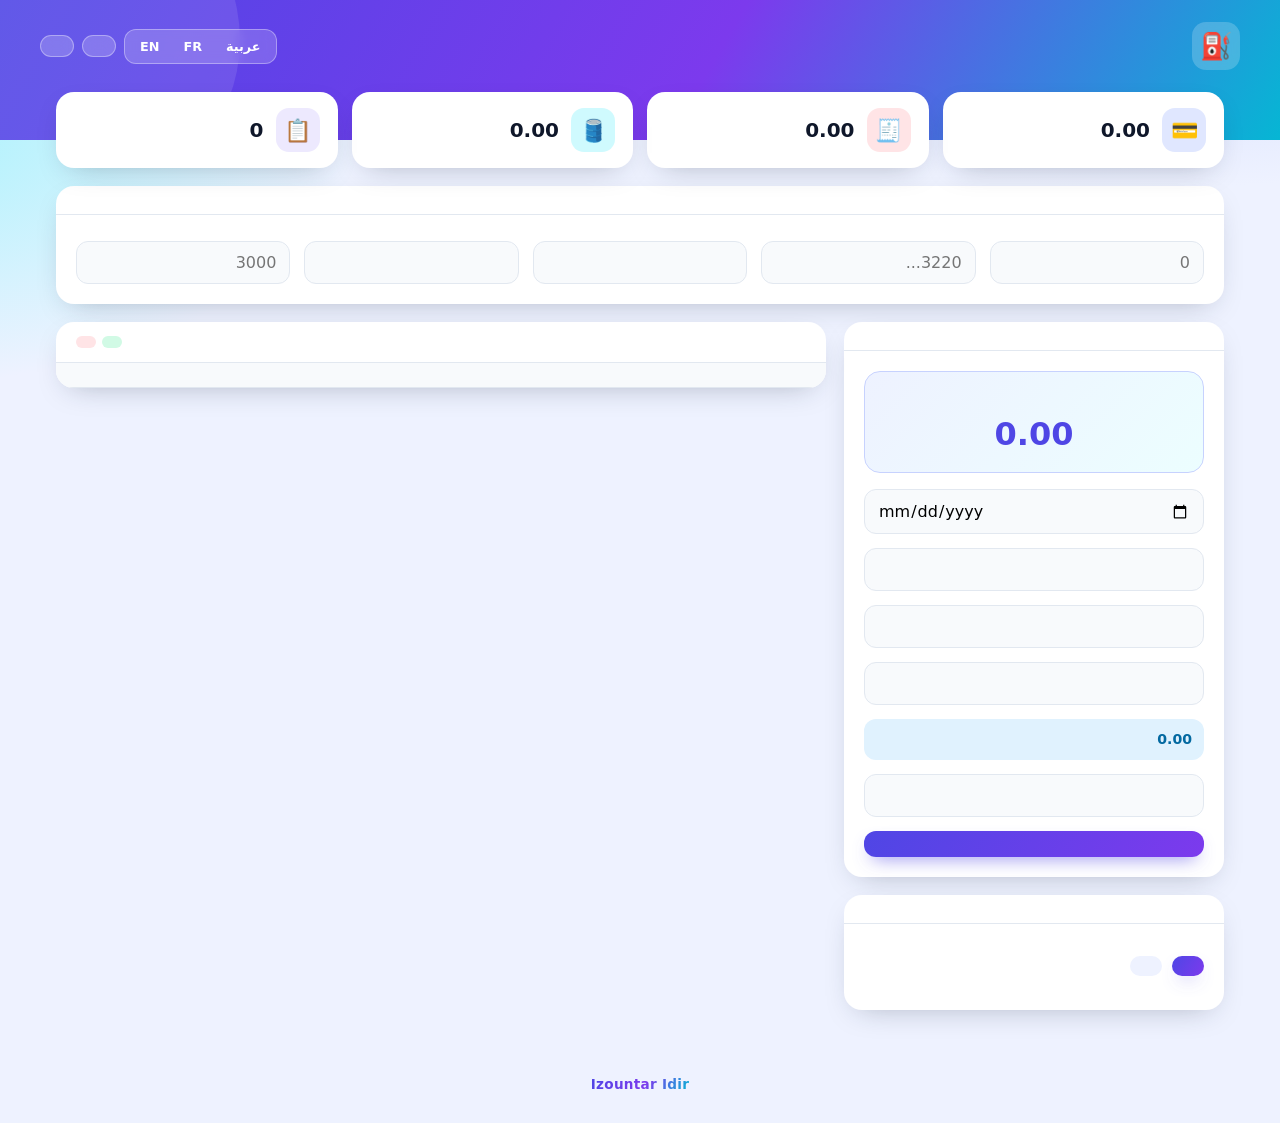
==== index.html @ 5d412955 "Add files via upload" ====
<!DOCTYPE html>
<html lang="ar" dir="rtl">
<head>
<meta charset="UTF-8">
<meta name="viewport" content="width=device-width, initial-scale=1.0, viewport-fit=cover">
<meta name="author" content="Izountar Idir">
<meta name="theme-color" content="#4f46e5">
<meta name="apple-mobile-web-app-capable" content="yes">
<meta name="apple-mobile-web-app-title" content="Carburant">
<link rel="manifest" href="manifest.webmanifest">
<link rel="icon" href="icons/icon.svg" type="image/svg+xml">
<link rel="apple-touch-icon" href="icons/icon-192.png">
<title>نظام متابعة بطاقة الوقود - ALSCIF</title>
<link rel="stylesheet" href="style.css">
</head>
<body>

<!-- ================== الواجهة ================== -->
<div class="hero">
  <div class="hero-in">
    <div class="brand">
      <div class="logo">⛽</div>
      <div><h1 data-i18n="app_title"></h1><p data-i18n="app_sub"></p></div>
    </div>
    <div class="actions">
      <div class="lang" id="langSw" role="group" aria-label="Language">
        <button type="button" data-l="ar" onclick="setLang('ar')">عربية</button>
        <button type="button" data-l="fr" onclick="setLang('fr')">FR</button>
        <button type="button" data-l="en" onclick="setLang('en')">EN</button>
      </div>
      <button class="btn-glass" onclick="exportExcel()" data-i18n="export_xlsx"></button>
      <button class="btn-glass" onclick="exportPDF()" data-i18n="export_pdf"></button>
    </div>
  </div>
</div>

<div class="wrap" id="app">

  <div class="alert-bar" id="lowBar">
    <div id="lowTxt"></div>
    <div style="display:flex;gap:8px;flex-wrap:wrap">
      <button class="btn-glass" onclick="document.getElementById('fCam').click()" data-i18n="cam_last"></button>
      <button class="btn-glass" onclick="openRecharge()" data-i18n="recharge_log"></button>
    </div>
  </div>

  <div class="stats">
    <div class="stat" id="stBalBox"><div class="ic ic1">💳</div><div><small data-i18n="st_balance"></small><b id="stBal">0.00</b></div></div>
    <div class="stat"><div class="ic ic2">🧾</div><div><small data-i18n="st_spent"></small><b id="stSpent">0.00</b></div></div>
    <div class="stat"><div class="ic ic3">🛢️</div><div><small data-i18n="st_liters"></small><b id="stLit">0.00</b></div></div>
    <div class="stat"><div class="ic ic4">📋</div><div><small data-i18n="st_count"></small><b id="stCnt">0</b></div></div>
  </div>

  <!-- بيانات البطاقة -->
  <div class="card">
    <div class="card-h"><span class="t" data-i18n="cfg_title"></span><small style="color:var(--muted);font-weight:500" data-i18n="cfg_auto"></small></div>
    <div class="card-b">
      <div class="cfg-grid">
        <div class="fg"><label data-i18n="cfg_initial"></label><input type="number" step="0.01" id="cfgInitial" placeholder="0" oninput="saveConfig()"></div>
        <div class="fg"><label data-i18n="cfg_card"></label><input type="text" id="cfgCard" placeholder="3220..." oninput="saveConfig()"></div>
        <div class="fg"><label data-i18n="cfg_type"></label><input type="text" id="cfgType" data-i18n-ph="ph_divers" oninput="saveConfig()"></div>
        <div class="fg"><label data-i18n="cfg_immat"></label><input type="text" id="cfgImmat" data-i18n-ph="ph_divers" oninput="saveConfig()"></div>
        <div class="fg"><label data-i18n="cfg_thr"></label><input type="number" step="1" id="cfgThr" placeholder="3000" oninput="saveConfig()"></div>
      </div>
    </div>
  </div>

  <div class="cols">
    <div>
      <!-- نموذج الإدخال -->
      <div class="card">
        <div class="card-h"><span class="t" id="formTitle"></span></div>
        <div class="card-b">
          <div class="balance">
            <small data-i18n="exp_bal"></small><br>
            <span class="v" id="expBal">0.00</span><br>
            <span class="pr" data-i18n="price_line"></span>
          </div>
          <form id="entryForm" onsubmit="handleSubmit(event)">
            <input type="hidden" id="editIndex" value="-1">
            <div class="fg"><label data-i18n="f_date"></label><input type="date" id="inpDate" required></div>
            <div class="fg"><label data-i18n="f_driver"></label><input type="text" id="inpDriver" required></div>
            <div class="fg"><label data-i18n="f_vehicle"></label><input type="text" id="inpVehicle" required data-i18n-ph="f_vehicle_ph"></div>
            <div class="fg"><label style="color:var(--bad)" data-i18n="f_amount"></label><input type="number" step="0.01" id="inpAmount" class="in-red" required oninput="calcLiters()"></div>
            <div class="calc"><span data-i18n="calc_l"></span> <strong class="ltr" id="calcLit">0.00</strong> <span data-i18n="liter"></span></div>
            <div class="fg"><label style="color:var(--ok)" data-i18n="f_ticket"></label><input type="number" step="0.01" id="inpTicket" class="in-green" required></div>
            <div style="display:flex;gap:10px">
              <button type="submit" id="saveBtn" class="btn-main btn-block"></button>
              <button type="button" id="cancelBtn" class="btn-red btn-block" style="display:none" onclick="cancelEdit()" data-i18n="btn_cancel"></button>
            </div>
          </form>
        </div>
      </div>

      <!-- صور الوصل -->
      <div class="card" id="photoCard">
        <div class="card-h"><span class="t" data-i18n="photo_title"></span><small style="color:var(--muted);font-weight:500" id="phCount"></small></div>
        <div class="card-b">
          <p class="hint" data-i18n-html="photo_hint"></p>
          <div class="photo-actions">
            <button class="btn-main" onclick="document.getElementById('fCam').click()" data-i18n="photo_cam"></button>
            <button class="btn-soft" onclick="document.getElementById('fGal').click()" data-i18n="photo_gal"></button>
          </div>
          <input type="file" id="fCam" accept="image/*" capture="environment" hidden onchange="addPhotos(this)">
          <input type="file" id="fGal" accept="image/*" multiple hidden onchange="addPhotos(this)">
          <div class="photos" id="photos"></div>
        </div>
      </div>
    </div>

    <!-- السجل -->
    <div>
      <div class="card">
        <div class="card-h"><span class="t" data-i18n="log_title"></span><div style="display:flex;gap:6px"><button class="btn-green btn-sm" onclick="openRecharge()" data-i18n="btn_recharge"></button><button class="btn-red btn-sm" onclick="clearData()" data-i18n="btn_clear"></button></div></div>
        <div class="tw">
          <table class="t">
            <thead><tr><th data-i18n="th_date"></th><th data-i18n="th_driver"></th><th data-i18n="th_vehicle"></th><th data-i18n="th_amount"></th><th data-i18n="th_qty"></th><th data-i18n="th_ticket"></th><th data-i18n="th_status"></th><th data-i18n="th_actions"></th></tr></thead>
            <tbody id="tbody"></tbody>
          </table>
        </div>
      </div>
    </div>
  </div>
</div>

<footer class="credit"><span data-i18n="credit"></span> <b>Izountar Idir</b></footer>

<!-- إنذار -->
<div class="overlay" id="alertModal">
  <div class="modal">
    <div class="modal-h" data-i18n="alert_title"></div>
    <div class="modal-b" id="alertText"></div>
    <div class="modal-a">
      <button class="btn-soft" onclick="cancelTx()" data-i18n="btn_cancel_tx"></button>
      <button class="btn-red" onclick="forceSave()" data-i18n="btn_force"></button>
    </div>
  </div>
</div>

<!-- شحن البطاقة -->
<div class="overlay" id="rcModal">
  <div class="modal">
    <div class="modal-h" style="background:linear-gradient(120deg,#059669,#06b6d4)" data-i18n="rc_title"></div>
    <div class="modal-b" style="text-align:start">
      <div class="fg"><label data-i18n="rc_date"></label><input type="date" id="rcDate"></div>
      <div class="fg" style="margin:0"><label data-i18n="rc_amount"></label><input type="number" step="0.01" id="rcAmount" class="in-green" placeholder="0"></div>
      <p class="hint" style="margin-top:10px" data-i18n="rc_hint"></p>
    </div>
    <div class="modal-a">
      <button class="btn-soft" onclick="closeRecharge()" data-i18n="btn_cancel"></button>
      <button class="btn-main" onclick="saveRecharge()" data-i18n="btn_rc_save"></button>
    </div>
  </div>
</div>

<!-- تكبير صورة -->
<div class="overlay" id="lightbox" onclick="this.style.display='none'"><img id="lbImg" alt=""></div>
<div class="toast" id="toast"></div>

<!-- ================== منطقة الطباعة / PDF ================== -->
<div id="print-area">
  <table class="ph-head">
    <tr>
      <td style="width:20%;font-size:16px;font-weight:bold;color:#555">ALSCIF</td>
      <td style="width:60%">
        <div class="cn">Société Algérienne de Stimulation, Cimentation et Fracturation de puits pétroliers</div>
        <div class="cs">Société par actions au capital de 1 250 000 000 DA</div>
        <div class="cn">(100% Filiale ENSP Spa)</div>
      </td>
      <td style="width:20%;text-align:left;font-size:10px">Code : ERSMI-51/10-a<br>Date : 17 Juin 2026</td>
    </tr>
    <tr><td colspan="3" class="dt">Fiche de suivi de consommation carte carburant véhicules et engins</td></tr>
  </table>
  <div class="pm"><div>Direction Approvisionnement &amp; Logistique</div><div>HMD, le <span id="pDate">...........................</span></div></div>
  <div class="pi">
    Type d'Engin ou véhicule : <span id="pType">Divers</span><br>
    Immatriculation ou Numéro de série : <span id="pImmat">Divers</span><br>
    N° de la carte de chargement carburant : <span id="pCard">......................</span>
  </div>
  <table class="pt">
    <thead>
      <tr><th rowspan="2" style="width:5%">N°</th><th rowspan="2" style="width:12%">Date</th><th rowspan="2" style="width:20%">Nom et prénom</th><th rowspan="2" style="width:18%">Véhicule / Immat.</th><th colspan="2">Montant ou quantités</th><th rowspan="2" style="width:20%">Signature de l'utilisateur</th></tr>
      <tr><th style="width:12.5%">Montant</th><th style="width:12.5%">Quantités</th></tr>
    </thead>
    <tbody id="pBody"></tbody>
  </table>
  <div class="psig"><div>Visa de l'utilisateur de véhicule/engin/équipement</div><div>Visa département du concerné</div><div>Chef de Service Magasin</div></div>
  <div class="pft"><div>ALSCIF / ALGER Direction Générale...</div><div style="font-weight:bold;font-size:10px">TUV AUSTRIA</div></div>

  <!-- الصفحة الثانية: صور الوصل -->
  <div class="photo-page" id="pPhotos" style="display:none"></div>
</div>

<script src="i18n.js"></script>
<script src="app.js"></script>
</body>
</html>
---- style.css ----
:root{
  --p1:#4f46e5; --p2:#7c3aed; --p3:#06b6d4;
  --ink:#0f172a; --muted:#64748b; --line:#e2e8f0;
  --bg:#eef2ff; --card:#ffffff;
  --ok:#059669; --ok-bg:#d1fae5;
  --bad:#e11d48; --bad-bg:#ffe4e6;
  --warn:#d97706; --warn-bg:#fef3c7;
  --info-bg:#e0f2fe; --info:#0369a1;
  --radius:18px;
}
*{box-sizing:border-box;margin:0;padding:0;font-family:system-ui,-apple-system,"Segoe UI",Tahoma,Roboto,sans-serif}
html,body{overflow-x:hidden}
body{background:radial-gradient(1200px 500px at 90% -10%,#c7d2fe 0,transparent 60%),radial-gradient(900px 500px at -10% 10%,#a5f3fc 0,transparent 55%),var(--bg);color:var(--ink);line-height:1.5;min-height:100vh;-webkit-font-smoothing:antialiased}

/* ===== Header ===== */
.hero{background:linear-gradient(120deg,var(--p1),var(--p2) 55%,var(--p3));color:#fff;padding:22px 20px 70px;position:relative;overflow:hidden}
.hero::after{content:"";position:absolute;width:320px;height:320px;border-radius:50%;background:rgba(255,255,255,.1);top:-120px;left:-80px}
.hero-in{max-width:1200px;margin:0 auto;display:flex;justify-content:space-between;align-items:center;gap:14px;flex-wrap:wrap;position:relative;z-index:1}
.brand{display:flex;align-items:center;gap:12px}
.logo{width:48px;height:48px;border-radius:14px;background:rgba(255,255,255,.2);display:grid;place-items:center;font-size:26px;backdrop-filter:blur(6px)}
.brand h1{font-size:1.3rem;font-weight:800}
.brand p{font-size:.8rem;opacity:.85}
.actions{display:flex;gap:8px;flex-wrap:wrap}

button{border:none;border-radius:12px;padding:10px 16px;font-weight:700;cursor:pointer;font-size:.9rem;transition:transform .15s,box-shadow .15s,opacity .15s;display:inline-flex;align-items:center;gap:6px}
button:hover{transform:translateY(-1px)}
button:active{transform:translateY(0)}
.btn-glass{background:rgba(255,255,255,.2);color:#fff;backdrop-filter:blur(6px);border:1px solid rgba(255,255,255,.35)}
.btn-glass:hover{background:rgba(255,255,255,.32)}
.btn-main{background:linear-gradient(120deg,var(--p1),var(--p2));color:#fff;box-shadow:0 8px 18px -8px rgba(79,70,229,.8)}
.btn-soft{background:#eef2ff;color:var(--p1)}
.btn-red{background:var(--bad-bg);color:var(--bad)}
.btn-amber{background:var(--warn-bg);color:var(--warn)}
.btn-green{background:var(--ok-bg);color:var(--ok)}
.btn-block{width:100%;justify-content:center;padding:13px;font-size:1rem}
.btn-sm{padding:6px 10px;font-size:.75rem;border-radius:9px}

.wrap{max-width:1200px;margin:-48px auto 40px;padding:0 16px;position:relative;z-index:2}

/* ===== Stats ===== */
.stats{display:grid;grid-template-columns:repeat(auto-fit,minmax(170px,1fr));gap:14px;margin-bottom:18px}
.stat{background:var(--card);border-radius:var(--radius);padding:16px 18px;box-shadow:0 10px 30px -14px rgba(30,41,59,.35);display:flex;gap:12px;align-items:center}
.stat .ic{width:44px;height:44px;border-radius:13px;display:grid;place-items:center;font-size:22px;flex:none}
.stat small{color:var(--muted);font-size:.75rem;display:block}
.stat b{font-size:1.25rem;direction:ltr;display:inline-block}
.ic1{background:#e0e7ff}.ic2{background:var(--bad-bg)}.ic3{background:#cffafe}.ic4{background:#ede9fe}

/* ===== Language switch ===== */
.lang{display:inline-flex;background:rgba(255,255,255,.18);border:1px solid rgba(255,255,255,.35);border-radius:12px;padding:3px;backdrop-filter:blur(6px)}
.lang button{background:transparent;color:#fff;padding:6px 12px;border-radius:9px;font-size:.8rem}
.lang button.on{background:#fff;color:var(--p1)}
.actions{align-items:center}

/* ===== Credit ===== */
.credit{text-align:center;color:var(--muted);font-size:.85rem;padding:6px 16px 28px}
.credit b{background:linear-gradient(120deg,var(--p1),var(--p2) 55%,var(--p3));-webkit-background-clip:text;background-clip:text;color:transparent;font-weight:800;letter-spacing:.02em}
@media print{.credit{display:none!important}}

/* ===== Cards ===== */
.card{background:var(--card);border-radius:var(--radius);box-shadow:0 10px 30px -14px rgba(30,41,59,.35);margin-bottom:18px;overflow:hidden}
.card-h{padding:14px 20px;display:flex;justify-content:space-between;align-items:center;font-weight:800;border-bottom:1px solid var(--line);gap:10px}
.card-h .t{display:flex;align-items:center;gap:8px}
.card-b{padding:20px}
.cols{display:grid;gap:18px;grid-template-columns:minmax(0,1fr)}
.cols>div{min-width:0}
@media(min-width:1024px){.cols{grid-template-columns:380px minmax(0,1fr)}}

label{display:block;font-size:.8rem;font-weight:700;margin-bottom:6px;color:#475569}
.fg{margin-bottom:14px}
input[type=text],input[type=number],input[type=date]{width:100%;padding:11px 13px;border:1.5px solid var(--line);border-radius:12px;font-size:1rem;background:#f8fafc;transition:border-color .2s,box-shadow .2s}
input:focus{border-color:var(--p1);outline:none;box-shadow:0 0 0 4px rgba(79,70,229,.15);background:#fff}
.in-red{background:#fff1f2;border-color:#fda4af;font-weight:700}
.in-green{background:#ecfdf5;border-color:#6ee7b7;font-weight:700}
.cfg-grid{display:grid;grid-template-columns:repeat(auto-fit,minmax(210px,1fr));gap:14px}
.cfg-grid .fg{margin:0}

.balance{background:linear-gradient(135deg,#eef2ff,#ecfeff);border:1px solid #c7d2fe;border-radius:16px;padding:14px;text-align:center;margin-bottom:16px}
.balance small{color:var(--muted)}
.balance .v{font-size:2rem;font-weight:800;color:var(--p1);direction:ltr;display:inline-block}
.balance .pr{font-weight:700;font-size:.85rem;color:var(--info)}
.calc{background:var(--info-bg);color:var(--info);border-radius:12px;padding:10px 12px;font-size:.88rem;margin-bottom:14px}

/* ===== Table ===== */
.tw{overflow-x:auto}
table.t{width:100%;border-collapse:collapse;text-align:start}
table.t th,table.t td{padding:12px 14px;border-bottom:1px solid var(--line);white-space:nowrap}
table.t th{background:#f8fafc;font-size:.75rem;color:var(--muted);text-transform:uppercase;letter-spacing:.03em}
table.t tbody tr:hover{background:#f8faff}
.ltr{direction:ltr;display:inline-block}
.badge{padding:4px 10px;border-radius:999px;font-size:.72rem;font-weight:800}
.b-ok{background:var(--ok-bg);color:var(--ok)}
.b-bad{background:var(--bad-bg);color:var(--bad)}
.b-chg{background:#cffafe;color:#0e7490}
.b-rech{background:#dcfce7;color:#15803d}
tr.rech td{background:#f0fdf4}
.alert-bar{display:none;background:linear-gradient(120deg,#e11d48,#f97316);color:#fff;border-radius:var(--radius);padding:14px 18px;margin-bottom:18px;box-shadow:0 10px 30px -14px rgba(225,29,72,.7);align-items:center;justify-content:space-between;gap:12px;flex-wrap:wrap;font-weight:700}
.alert-bar.show{display:flex}
.alert-bar.empty{background:linear-gradient(120deg,#9f1239,#e11d48)}
.empty{text-align:center;color:var(--muted);padding:34px 10px}

/* ===== Photos ===== */
.photo-actions{display:flex;gap:10px;flex-wrap:wrap;margin-bottom:14px}
.photos{display:grid;grid-template-columns:repeat(auto-fill,minmax(150px,1fr));gap:12px}
.ph{border:1px solid var(--line);border-radius:14px;overflow:hidden;background:#f8fafc}
.ph img{width:100%;height:130px;object-fit:cover;display:block;cursor:zoom-in}
.ph .cap{padding:8px 10px;font-size:.75rem;display:flex;justify-content:space-between;align-items:center;gap:6px}
.hint{font-size:.8rem;color:var(--muted);margin-bottom:12px}

/* ===== Modal / toast ===== */
.overlay{position:fixed;inset:0;background:rgba(15,23,42,.6);backdrop-filter:blur(3px);display:none;justify-content:center;align-items:center;z-index:1000;padding:16px}
.modal{background:#fff;width:100%;max-width:420px;border-radius:20px;overflow:hidden;box-shadow:0 30px 60px -20px rgba(0,0,0,.5)}
.modal-h{background:linear-gradient(120deg,#e11d48,#f97316);color:#fff;padding:16px;font-weight:800;text-align:center}
.modal-b{padding:20px;text-align:center;line-height:1.9}
.modal-a{padding:14px;display:flex;gap:10px;justify-content:center;background:#f8fafc}
.toast{position:fixed;bottom:22px;left:50%;transform:translateX(-50%) translateY(30px);background:#0f172a;color:#fff;padding:12px 20px;border-radius:14px;opacity:0;transition:.3s;z-index:2000;font-weight:600;pointer-events:none;max-width:90%;text-align:center}
.toast.show{opacity:1;transform:translateX(-50%) translateY(0)}
#lightbox img{max-width:95%;max-height:90vh;border-radius:12px}

/* ===== Print area ===== */
#print-area{display:none}

@media print{
  @page{size:A4 portrait;margin:12mm}
  html,body{background:#fff!important}
  .hero,.wrap,.overlay,.toast{display:none!important}
  #print-area{display:block;direction:ltr;color:#000;font-family:Arial,Helvetica,sans-serif;font-size:12px}
  *{-webkit-print-color-adjust:exact;print-color-adjust:exact}
  .ph-head{width:100%;border-collapse:collapse;margin-bottom:14px;text-align:center}
  .ph-head td{border:1px solid #000;padding:8px}
  .cn{font-weight:bold;font-size:13px}.cs{font-size:10px}
  .dt{background:#eee;font-weight:bold;font-size:14px}
  .pm{display:flex;justify-content:space-between;margin-bottom:14px;font-weight:bold}
  .pi{margin-bottom:14px;line-height:1.8;font-weight:bold}
  .pi span{font-weight:normal;border-bottom:1px dotted #000;padding:0 4px}
  .pt{width:100%;border-collapse:collapse;margin-bottom:26px;font-size:11px}
  .pt th,.pt td{border:1px solid #000;padding:5px;text-align:center;height:8.2mm}
  .pt th{background:#f1f1f1;height:auto}
  .pt thead{display:table-header-group}
  .pt tr{page-break-inside:avoid}
  .psig{display:flex;justify-content:space-between;font-weight:bold;padding:0 6px;margin-top:24px;font-size:11px}
  .pft{margin-top:36px;font-size:8px;display:flex;justify-content:space-between;color:#444}
  .photo-page{page-break-before:always}
  .photo-page h2{font-size:15px;margin-bottom:4px}
  .photo-page .sub{font-size:11px;color:#444;margin-bottom:14px;border-bottom:2px solid #000;padding-bottom:8px}
  .photo-item{margin-bottom:14px;page-break-inside:avoid;text-align:center}
  .photo-item img{max-width:100%;max-height:118mm;border:1px solid #000}
  .photo-item .pc{font-size:10px;margin-top:4px;text-align:left}
}
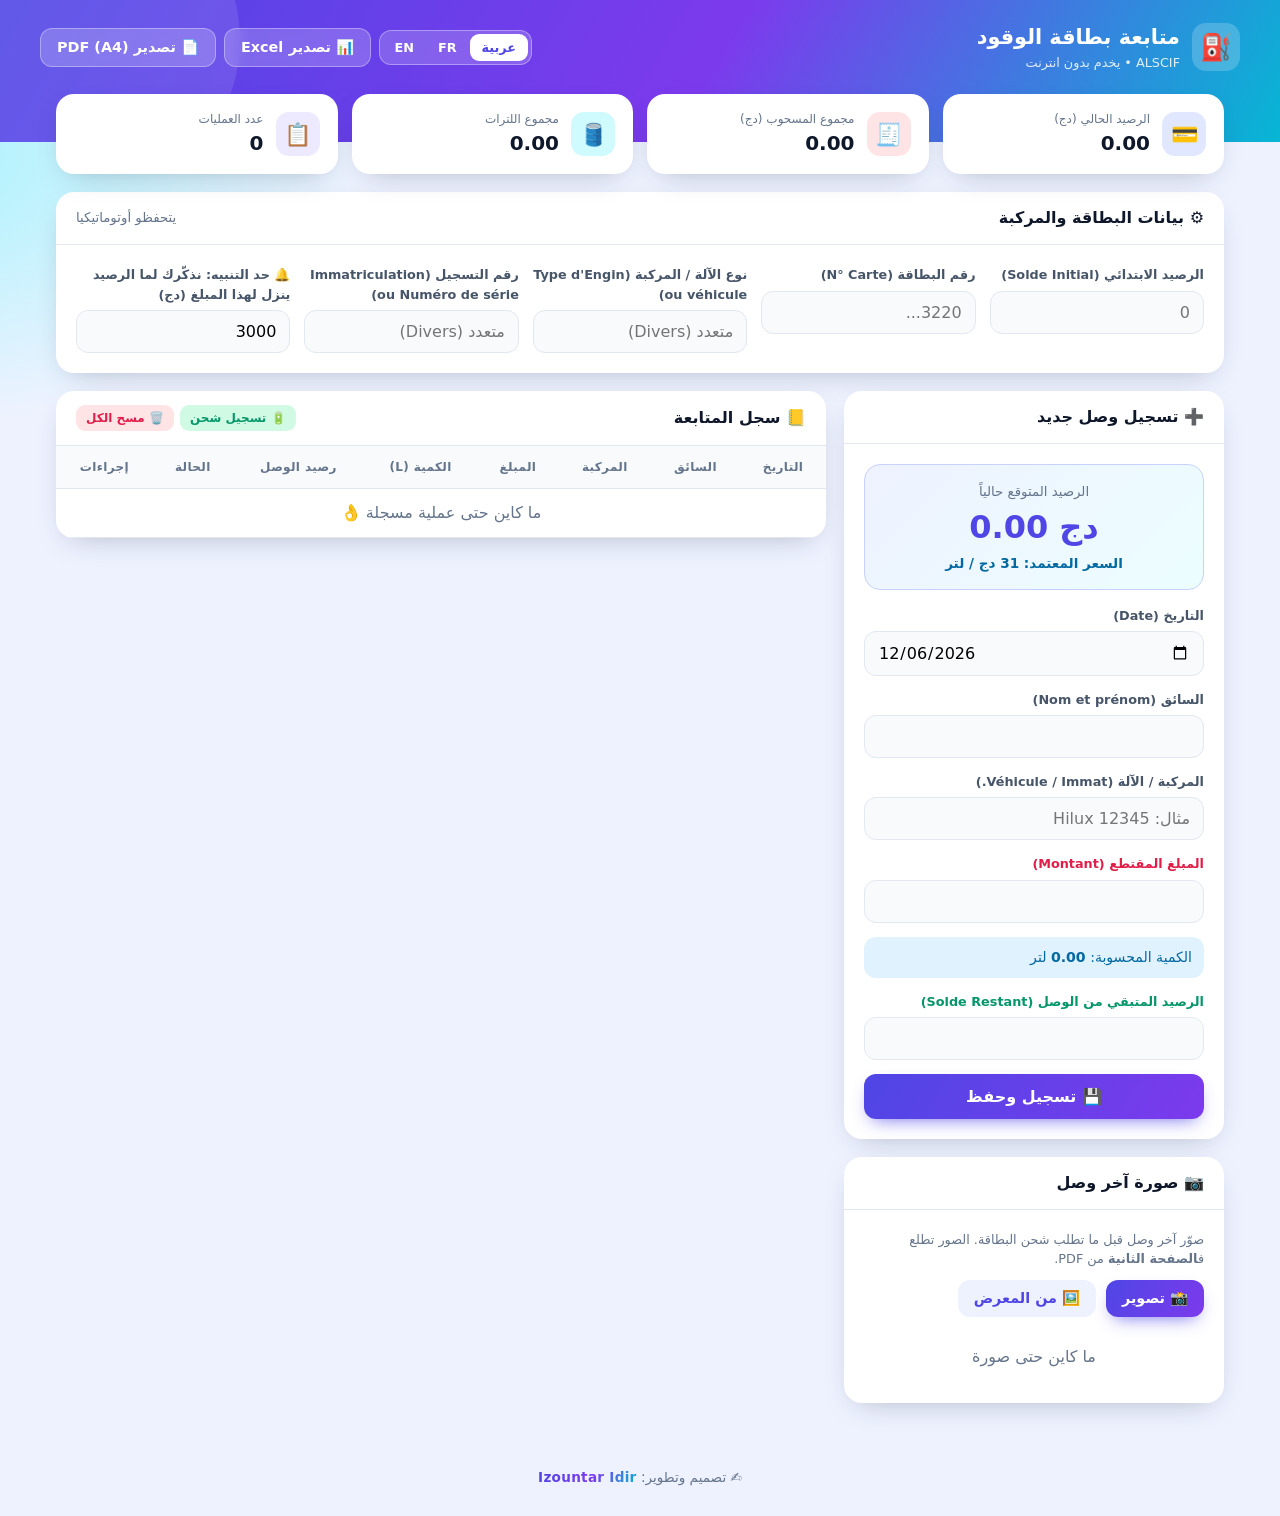
==== commit b8e4dda8: "Add files via upload" ====
--- a/index.html
+++ b/index.html
@@ -7,11 +7,158 @@
 <meta name="theme-color" content="#4f46e5">
 <meta name="apple-mobile-web-app-capable" content="yes">
 <meta name="apple-mobile-web-app-title" content="Carburant">
-<link rel="manifest" href="manifest.webmanifest">
-<link rel="icon" href="icons/icon.svg" type="image/svg+xml">
-<link rel="apple-touch-icon" href="icons/icon-192.png">
 <title>نظام متابعة بطاقة الوقود - ALSCIF</title>
-<link rel="stylesheet" href="style.css">
+<style>
+:root{
+  --p1:#4f46e5; --p2:#7c3aed; --p3:#06b6d4;
+  --ink:#0f172a; --muted:#64748b; --line:#e2e8f0;
+  --bg:#eef2ff; --card:#ffffff;
+  --ok:#059669; --ok-bg:#d1fae5;
+  --bad:#e11d48; --bad-bg:#ffe4e6;
+  --warn:#d97706; --warn-bg:#fef3c7;
+  --info-bg:#e0f2fe; --info:#0369a1;
+  --radius:18px;
+}
+*{box-sizing:border-box;margin:0;padding:0;font-family:system-ui,-apple-system,"Segoe UI",Tahoma,Roboto,sans-serif}
+html,body{overflow-x:hidden}
+body{background:radial-gradient(1200px 500px at 90% -10%,#c7d2fe 0,transparent 60%),radial-gradient(900px 500px at -10% 10%,#a5f3fc 0,transparent 55%),var(--bg);color:var(--ink);line-height:1.5;min-height:100vh;-webkit-font-smoothing:antialiased}
+
+/* ===== Header ===== */
+.hero{background:linear-gradient(120deg,var(--p1),var(--p2) 55%,var(--p3));color:#fff;padding:22px 20px 70px;position:relative;overflow:hidden}
+.hero::after{content:"";position:absolute;width:320px;height:320px;border-radius:50%;background:rgba(255,255,255,.1);top:-120px;left:-80px}
+.hero-in{max-width:1200px;margin:0 auto;display:flex;justify-content:space-between;align-items:center;gap:14px;flex-wrap:wrap;position:relative;z-index:1}
+.brand{display:flex;align-items:center;gap:12px}
+.logo{width:48px;height:48px;border-radius:14px;background:rgba(255,255,255,.2);display:grid;place-items:center;font-size:26px;backdrop-filter:blur(6px)}
+.brand h1{font-size:1.3rem;font-weight:800}
+.brand p{font-size:.8rem;opacity:.85}
+.actions{display:flex;gap:8px;flex-wrap:wrap}
+
+button{border:none;border-radius:12px;padding:10px 16px;font-weight:700;cursor:pointer;font-size:.9rem;transition:transform .15s,box-shadow .15s,opacity .15s;display:inline-flex;align-items:center;gap:6px}
+button:hover{transform:translateY(-1px)}
+button:active{transform:translateY(0)}
+.btn-glass{background:rgba(255,255,255,.2);color:#fff;backdrop-filter:blur(6px);border:1px solid rgba(255,255,255,.35)}
+.btn-glass:hover{background:rgba(255,255,255,.32)}
+.btn-main{background:linear-gradient(120deg,var(--p1),var(--p2));color:#fff;box-shadow:0 8px 18px -8px rgba(79,70,229,.8)}
+.btn-soft{background:#eef2ff;color:var(--p1)}
+.btn-red{background:var(--bad-bg);color:var(--bad)}
+.btn-amber{background:var(--warn-bg);color:var(--warn)}
+.btn-green{background:var(--ok-bg);color:var(--ok)}
+.btn-block{width:100%;justify-content:center;padding:13px;font-size:1rem}
+.btn-sm{padding:6px 10px;font-size:.75rem;border-radius:9px}
+
+.wrap{max-width:1200px;margin:-48px auto 40px;padding:0 16px;position:relative;z-index:2}
+
+/* ===== Stats ===== */
+.stats{display:grid;grid-template-columns:repeat(auto-fit,minmax(170px,1fr));gap:14px;margin-bottom:18px}
+.stat{background:var(--card);border-radius:var(--radius);padding:16px 18px;box-shadow:0 10px 30px -14px rgba(30,41,59,.35);display:flex;gap:12px;align-items:center}
+.stat .ic{width:44px;height:44px;border-radius:13px;display:grid;place-items:center;font-size:22px;flex:none}
+.stat small{color:var(--muted);font-size:.75rem;display:block}
+.stat b{font-size:1.25rem;direction:ltr;display:inline-block}
+.ic1{background:#e0e7ff}.ic2{background:var(--bad-bg)}.ic3{background:#cffafe}.ic4{background:#ede9fe}
+
+/* ===== Language switch ===== */
+.lang{display:inline-flex;background:rgba(255,255,255,.18);border:1px solid rgba(255,255,255,.35);border-radius:12px;padding:3px;backdrop-filter:blur(6px)}
+.lang button{background:transparent;color:#fff;padding:6px 12px;border-radius:9px;font-size:.8rem}
+.lang button.on{background:#fff;color:var(--p1)}
+.actions{align-items:center}
+
+/* ===== Credit ===== */
+.credit{text-align:center;color:var(--muted);font-size:.85rem;padding:6px 16px 28px}
+.credit b{background:linear-gradient(120deg,var(--p1),var(--p2) 55%,var(--p3));-webkit-background-clip:text;background-clip:text;color:transparent;font-weight:800;letter-spacing:.02em}
+@media print{.credit{display:none!important}}
+
+/* ===== Cards ===== */
+.card{background:var(--card);border-radius:var(--radius);box-shadow:0 10px 30px -14px rgba(30,41,59,.35);margin-bottom:18px;overflow:hidden}
+.card-h{padding:14px 20px;display:flex;justify-content:space-between;align-items:center;font-weight:800;border-bottom:1px solid var(--line);gap:10px}
+.card-h .t{display:flex;align-items:center;gap:8px}
+.card-b{padding:20px}
+.cols{display:grid;gap:18px;grid-template-columns:minmax(0,1fr)}
+.cols>div{min-width:0}
+@media(min-width:1024px){.cols{grid-template-columns:380px minmax(0,1fr)}}
+
+label{display:block;font-size:.8rem;font-weight:700;margin-bottom:6px;color:#475569}
+.fg{margin-bottom:14px}
+input[type=text],input[type=number],input[type=date]{width:100%;padding:11px 13px;border:1.5px solid var(--line);border-radius:12px;font-size:1rem;background:#f8fafc;transition:border-color .2s,box-shadow .2s}
+input:focus{border-color:var(--p1);outline:none;box-shadow:0 0 0 4px rgba(79,70,229,.15);background:#fff}
+.in-red{background:#fff1f2;border-color:#fda4af;font-weight:700}
+.in-green{background:#ecfdf5;border-color:#6ee7b7;font-weight:700}
+.cfg-grid{display:grid;grid-template-columns:repeat(auto-fit,minmax(210px,1fr));gap:14px}
+.cfg-grid .fg{margin:0}
+
+.balance{background:linear-gradient(135deg,#eef2ff,#ecfeff);border:1px solid #c7d2fe;border-radius:16px;padding:14px;text-align:center;margin-bottom:16px}
+.balance small{color:var(--muted)}
+.balance .v{font-size:2rem;font-weight:800;color:var(--p1);direction:ltr;display:inline-block}
+.balance .pr{font-weight:700;font-size:.85rem;color:var(--info)}
+.calc{background:var(--info-bg);color:var(--info);border-radius:12px;padding:10px 12px;font-size:.88rem;margin-bottom:14px}
+
+/* ===== Table ===== */
+.tw{overflow-x:auto}
+table.t{width:100%;border-collapse:collapse;text-align:start}
+table.t th,table.t td{padding:12px 14px;border-bottom:1px solid var(--line);white-space:nowrap}
+table.t th{background:#f8fafc;font-size:.75rem;color:var(--muted);text-transform:uppercase;letter-spacing:.03em}
+table.t tbody tr:hover{background:#f8faff}
+.ltr{direction:ltr;display:inline-block}
+.badge{padding:4px 10px;border-radius:999px;font-size:.72rem;font-weight:800}
+.b-ok{background:var(--ok-bg);color:var(--ok)}
+.b-bad{background:var(--bad-bg);color:var(--bad)}
+.b-chg{background:#cffafe;color:#0e7490}
+.b-rech{background:#dcfce7;color:#15803d}
+tr.rech td{background:#f0fdf4}
+.alert-bar{display:none;background:linear-gradient(120deg,#e11d48,#f97316);color:#fff;border-radius:var(--radius);padding:14px 18px;margin-bottom:18px;box-shadow:0 10px 30px -14px rgba(225,29,72,.7);align-items:center;justify-content:space-between;gap:12px;flex-wrap:wrap;font-weight:700}
+.alert-bar.show{display:flex}
+.alert-bar.empty{background:linear-gradient(120deg,#9f1239,#e11d48)}
+.empty{text-align:center;color:var(--muted);padding:34px 10px}
+
+/* ===== Photos ===== */
+.photo-actions{display:flex;gap:10px;flex-wrap:wrap;margin-bottom:14px}
+.photos{display:grid;grid-template-columns:repeat(auto-fill,minmax(150px,1fr));gap:12px}
+.ph{border:1px solid var(--line);border-radius:14px;overflow:hidden;background:#f8fafc}
+.ph img{width:100%;height:130px;object-fit:cover;display:block;cursor:zoom-in}
+.ph .cap{padding:8px 10px;font-size:.75rem;display:flex;justify-content:space-between;align-items:center;gap:6px}
+.hint{font-size:.8rem;color:var(--muted);margin-bottom:12px}
+
+/* ===== Modal / toast ===== */
+.overlay{position:fixed;inset:0;background:rgba(15,23,42,.6);backdrop-filter:blur(3px);display:none;justify-content:center;align-items:center;z-index:1000;padding:16px}
+.modal{background:#fff;width:100%;max-width:420px;border-radius:20px;overflow:hidden;box-shadow:0 30px 60px -20px rgba(0,0,0,.5)}
+.modal-h{background:linear-gradient(120deg,#e11d48,#f97316);color:#fff;padding:16px;font-weight:800;text-align:center}
+.modal-b{padding:20px;text-align:center;line-height:1.9}
+.modal-a{padding:14px;display:flex;gap:10px;justify-content:center;background:#f8fafc}
+.toast{position:fixed;bottom:22px;left:50%;transform:translateX(-50%) translateY(30px);background:#0f172a;color:#fff;padding:12px 20px;border-radius:14px;opacity:0;transition:.3s;z-index:2000;font-weight:600;pointer-events:none;max-width:90%;text-align:center}
+.toast.show{opacity:1;transform:translateX(-50%) translateY(0)}
+#lightbox img{max-width:95%;max-height:90vh;border-radius:12px}
+
+/* ===== Print area ===== */
+#print-area{display:none}
+
+@media print{
+  @page{size:A4 portrait;margin:12mm}
+  html,body{background:#fff!important}
+  .hero,.wrap,.overlay,.toast{display:none!important}
+  #print-area{display:block;direction:ltr;color:#000;font-family:Arial,Helvetica,sans-serif;font-size:12px}
+  *{-webkit-print-color-adjust:exact;print-color-adjust:exact}
+  .ph-head{width:100%;border-collapse:collapse;margin-bottom:14px;text-align:center}
+  .ph-head td{border:1px solid #000;padding:8px}
+  .cn{font-weight:bold;font-size:13px}.cs{font-size:10px}
+  .dt{background:#eee;font-weight:bold;font-size:14px}
+  .pm{display:flex;justify-content:space-between;margin-bottom:14px;font-weight:bold}
+  .pi{margin-bottom:14px;line-height:1.8;font-weight:bold}
+  .pi span{font-weight:normal;border-bottom:1px dotted #000;padding:0 4px}
+  .pt{width:100%;border-collapse:collapse;margin-bottom:26px;font-size:11px}
+  .pt th,.pt td{border:1px solid #000;padding:5px;text-align:center;height:8.2mm}
+  .pt th{background:#f1f1f1;height:auto}
+  .pt thead{display:table-header-group}
+  .pt tr{page-break-inside:avoid}
+  .psig{display:flex;justify-content:space-between;font-weight:bold;padding:0 6px;margin-top:24px;font-size:11px}
+  .pft{margin-top:36px;font-size:8px;display:flex;justify-content:space-between;color:#444}
+  .photo-page{page-break-before:always}
+  .photo-page h2{font-size:15px;margin-bottom:4px}
+  .photo-page .sub{font-size:11px;color:#444;margin-bottom:14px;border-bottom:2px solid #000;padding-bottom:8px}
+  .photo-item{margin-bottom:14px;page-break-inside:avoid;text-align:center}
+  .photo-item img{max-width:100%;max-height:118mm;border:1px solid #000}
+  .photo-item .pc{font-size:10px;margin-top:4px;text-align:left}
+}
+
+</style>
 </head>
 <body>
 
@@ -191,7 +338,478 @@
   <div class="photo-page" id="pPhotos" style="display:none"></div>
 </div>
 
-<script src="i18n.js"></script>
-<script src="app.js"></script>
+<script>
+/* ===== الترجمة: العربية / Français / English ===== */
+const I18N = {
+  ar: {
+    credit: '✍️ تصميم وتطوير:',
+    app_title: 'متابعة بطاقة الوقود', app_sub: 'ALSCIF • يخدم بدون انترنت',
+    export_xlsx: '📊 تصدير Excel', export_pdf: '📄 تصدير PDF (A4)',
+    cam_last: '📸 صوّر آخر وصل', recharge_log: '🔋 سجّل الشحن',
+    st_balance: 'الرصيد الحالي (دج)', st_spent: 'مجموع المسحوب (دج)', st_liters: 'مجموع اللترات', st_count: 'عدد العمليات',
+    cfg_title: '⚙️ بيانات البطاقة والمركبة', cfg_auto: 'يتحفظو أوتوماتيكيا',
+    cfg_initial: 'الرصيد الابتدائي (Solde Initial)', cfg_card: 'رقم البطاقة (N° Carte)',
+    cfg_type: "نوع الآلة / المركبة (Type d'Engin ou véhicule)", cfg_immat: 'رقم التسجيل (Immatriculation ou Numéro de série)',
+    cfg_thr: '🔔 حد التنبيه: نذكّرك لما الرصيد ينزل لهذا المبلغ (دج)',
+    ph_divers: 'متعدد (Divers)',
+    new_tx: '➕ تسجيل وصل جديد', edit_tx: n => `✏️ تعديل العملية رقم ${n}`,
+    exp_bal: 'الرصيد المتوقع حالياً', price_line: 'السعر المعتمد: 31 دج / لتر',
+    f_date: 'التاريخ (Date)', f_driver: 'السائق (Nom et prénom)', f_vehicle: 'المركبة / الآلة (Véhicule / Immat.)', f_vehicle_ph: 'مثال: Hilux 12345',
+    f_amount: 'المبلغ المقتطع (Montant)', calc_l: 'الكمية المحسوبة:', liter: 'لتر', f_ticket: 'الرصيد المتبقي من الوصل (Solde Restant)',
+    btn_save: '💾 تسجيل وحفظ', btn_update: '💾 تحديث', btn_cancel: 'إلغاء',
+    photo_title: '📷 صورة آخر وصل',
+    photo_hint: 'صوّر آخر وصل قبل ما تطلب شحن البطاقة. الصور تطلع ف<b>الصفحة الثانية</b> من PDF.',
+    photo_cam: '📸 تصوير', photo_gal: '🖼️ من المعرض', photo_none: 'ما كاين حتى صورة', photos_n: n => `${n} صورة`,
+    log_title: '📒 سجل المتابعة', btn_recharge: '🔋 تسجيل شحن', btn_clear: '🗑️ مسح الكل',
+    th_date: 'التاريخ', th_driver: 'السائق', th_vehicle: 'المركبة', th_amount: 'المبلغ', th_qty: 'الكمية (L)', th_ticket: 'رصيد الوصل', th_status: 'الحالة', th_actions: 'إجراءات',
+    empty_log: 'ما كاين حتى عملية مسجلة 👌',
+    st_ok: 'سليم', st_short: n => `نقص ${n}`, st_charge: n => `شحن +${n}`, recharge_row: '🔋 شحن البطاقة', st_recharge: 'شحن',
+    btn_edit: 'تعديل', btn_del: 'حذف',
+    alert_title: '⚠️ إنذار: نقص ف رصيد البطاقة!', alert_exp: 'الرصيد المتوقع:', alert_tk: 'الرصيد ف الوصل:', alert_short: 'قيمة النقص:',
+    btn_cancel_tx: 'إلغاء التسجيل', btn_force: 'تجاهل وحفظ',
+    rc_title: '🔋 تسجيل شحن البطاقة (من الإدارة)', rc_date: 'تاريخ الشحن', rc_amount: 'المبلغ اللي شحنتو الإدارة (دج)',
+    rc_hint: 'الشحن تديرو الإدارة. لما تشحن، دخل المبلغ هنا: الرصيد الجديد = الرصيد الحالي + مبلغ الشحن، وتتبدا دورة جديدة.',
+    btn_rc_save: '💾 حفظ الشحن',
+    cur: 'دج',
+    low_empty: '🚨 البطاقة فرغت! صوّر آخر وصل وبلّغ الإدارة باش تشحنها، وبعد الشحن سجّل المبلغ.',
+    low_near: (b, l) => `⚠️ البطاقة قريب تفرغ: باقي ${b} دج (≈ ${l} لتر). صوّر آخر وصل وبلّغ الإدارة باش تشحنها، وبعد الشحن سجّل المبلغ.`,
+    toast_mem: '⚠️ الذاكرة عامرة، امسح بعض الصور', toast_img: 'تعذر قراءة الصورة', toast_nodata: 'ما كاين بيانات للتصدير',
+    toast_rc_amount: 'دخل مبلغ الشحن', toast_rc_ok: '🔋 تم تسجيل الشحن', toast_saved: '✅ تم الحفظ',
+    toast_low: '🔔 تذكير: البطاقة قريب تفرغ، صوّر آخر وصل وبلّغ الإدارة للشحن',
+    toast_bigger: n => `💡 رصيد الوصل أكبر بـ ${n} دج (شحن)`,
+    confirm_del: 'متأكد تحذف هذه العملية؟', confirm_clear: 'متأكد تمسح كامل السجل؟ ما تقدرش ترجع.', confirm_photo: 'حذف هذه الصورة؟'
+  },
+  fr: {
+    credit: '✍️ Conçu et développé par',
+    app_title: 'Suivi carte carburant', app_sub: 'ALSCIF • Fonctionne hors ligne',
+    export_xlsx: '📊 Exporter Excel', export_pdf: '📄 Exporter PDF (A4)',
+    cam_last: '📸 Photo du dernier reçu', recharge_log: '🔋 Enregistrer le rechargement',
+    st_balance: 'Solde actuel (DA)', st_spent: 'Total consommé (DA)', st_liters: 'Total litres', st_count: 'Opérations',
+    cfg_title: '⚙️ Carte et véhicule', cfg_auto: 'Enregistré automatiquement',
+    cfg_initial: 'Solde initial', cfg_card: 'N° de la carte',
+    cfg_type: "Type d'engin ou véhicule", cfg_immat: 'Immatriculation ou numéro de série',
+    cfg_thr: "🔔 Seuil d'alerte : prévenir quand le solde descend à (DA)",
+    ph_divers: 'Divers',
+    new_tx: '➕ Nouveau reçu', edit_tx: n => `✏️ Modifier l'opération n° ${n}`,
+    exp_bal: 'Solde attendu actuellement', price_line: 'Prix retenu : 31 DA / litre',
+    f_date: 'Date', f_driver: 'Nom et prénom', f_vehicle: 'Véhicule / Immat.', f_vehicle_ph: 'Ex. : Hilux 12345',
+    f_amount: 'Montant prélevé', calc_l: 'Quantité calculée :', liter: 'L', f_ticket: 'Solde restant sur le reçu',
+    btn_save: '💾 Enregistrer', btn_update: '💾 Mettre à jour', btn_cancel: 'Annuler',
+    photo_title: '📷 Photo du dernier reçu',
+    photo_hint: 'Photographiez le dernier reçu avant la demande de rechargement. Les photos apparaissent en <b>page 2</b> du PDF.',
+    photo_cam: '📸 Prendre une photo', photo_gal: '🖼️ Galerie', photo_none: 'Aucune photo', photos_n: n => `${n} photo(s)`,
+    log_title: '📒 Journal de suivi', btn_recharge: '🔋 Rechargement', btn_clear: '🗑️ Tout effacer',
+    th_date: 'Date', th_driver: 'Chauffeur', th_vehicle: 'Véhicule', th_amount: 'Montant', th_qty: 'Qté (L)', th_ticket: 'Solde reçu', th_status: 'Statut', th_actions: 'Actions',
+    empty_log: 'Aucune opération enregistrée 👌',
+    st_ok: 'OK', st_short: n => `Manque ${n}`, st_charge: n => `Recharge +${n}`, recharge_row: '🔋 Rechargement de la carte', st_recharge: 'Recharge',
+    btn_edit: 'Modifier', btn_del: 'Suppr.',
+    alert_title: '⚠️ Alerte : solde de la carte insuffisant !', alert_exp: 'Solde attendu :', alert_tk: 'Solde sur le reçu :', alert_short: 'Montant manquant :',
+    btn_cancel_tx: "Annuler l'enregistrement", btn_force: 'Ignorer et enregistrer',
+    rc_title: "🔋 Rechargement de la carte (par l'administration)", rc_date: 'Date du rechargement', rc_amount: "Montant rechargé par l'administration (DA)",
+    rc_hint: "Le rechargement est effectué par l'administration. Une fois fait, saisissez le montant ici : nouveau solde = solde actuel + montant, et un nouveau cycle commence.",
+    btn_rc_save: '💾 Enregistrer le rechargement',
+    cur: 'DA',
+    low_empty: "🚨 La carte est vide ! Photographiez le dernier reçu et prévenez l'administration pour la recharger, puis enregistrez le montant.",
+    low_near: (b, l) => `⚠️ La carte est presque vide : il reste ${b} DA (≈ ${l} L). Photographiez le dernier reçu et prévenez l'administration pour la recharger, puis enregistrez le montant.`,
+    toast_mem: '⚠️ Mémoire pleine, supprimez des photos', toast_img: "Impossible de lire l'image", toast_nodata: 'Aucune donnée à exporter',
+    toast_rc_amount: 'Saisissez le montant du rechargement', toast_rc_ok: '🔋 Rechargement enregistré', toast_saved: '✅ Enregistré',
+    toast_low: "🔔 Rappel : carte presque vide, photographiez le dernier reçu et prévenez l'administration",
+    toast_bigger: n => `💡 Le solde du reçu dépasse l'attendu de ${n} DA (rechargement)`,
+    confirm_del: 'Supprimer cette opération ?', confirm_clear: 'Effacer tout le journal ? Action irréversible.', confirm_photo: 'Supprimer cette photo ?'
+  },
+  en: {
+    credit: '✍️ Designed & developed by',
+    app_title: 'Fuel card tracker', app_sub: 'ALSCIF • Works offline',
+    export_xlsx: '📊 Export Excel', export_pdf: '📄 Export PDF (A4)',
+    cam_last: '📸 Photo of last receipt', recharge_log: '🔋 Record recharge',
+    st_balance: 'Current balance (DZD)', st_spent: 'Total spent (DZD)', st_liters: 'Total litres', st_count: 'Transactions',
+    cfg_title: '⚙️ Card & vehicle', cfg_auto: 'Saved automatically',
+    cfg_initial: 'Initial balance', cfg_card: 'Card number',
+    cfg_type: 'Machine / vehicle type', cfg_immat: 'Registration or serial number',
+    cfg_thr: '🔔 Alert threshold: remind me when balance drops to (DZD)',
+    ph_divers: 'Various',
+    new_tx: '➕ New receipt', edit_tx: n => `✏️ Edit transaction #${n}`,
+    exp_bal: 'Expected balance now', price_line: 'Approved price: 31 DZD / litre',
+    f_date: 'Date', f_driver: 'Driver name', f_vehicle: 'Vehicle / Reg.', f_vehicle_ph: 'e.g. Hilux 12345',
+    f_amount: 'Amount deducted', calc_l: 'Calculated quantity:', liter: 'L', f_ticket: 'Remaining balance on receipt',
+    btn_save: '💾 Save', btn_update: '💾 Update', btn_cancel: 'Cancel',
+    photo_title: '📷 Last receipt photo',
+    photo_hint: 'Photograph the last receipt before requesting a recharge. Photos appear on <b>page 2</b> of the PDF.',
+    photo_cam: '📸 Take photo', photo_gal: '🖼️ Gallery', photo_none: 'No photos yet', photos_n: n => `${n} photo(s)`,
+    log_title: '📒 Tracking log', btn_recharge: '🔋 Recharge', btn_clear: '🗑️ Clear all',
+    th_date: 'Date', th_driver: 'Driver', th_vehicle: 'Vehicle', th_amount: 'Amount', th_qty: 'Qty (L)', th_ticket: 'Receipt bal.', th_status: 'Status', th_actions: 'Actions',
+    empty_log: 'No transactions recorded 👌',
+    st_ok: 'OK', st_short: n => `Short ${n}`, st_charge: n => `Recharge +${n}`, recharge_row: '🔋 Card recharge', st_recharge: 'Recharge',
+    btn_edit: 'Edit', btn_del: 'Delete',
+    alert_title: '⚠️ Alert: card balance shortfall!', alert_exp: 'Expected balance:', alert_tk: 'Balance on receipt:', alert_short: 'Shortfall:',
+    btn_cancel_tx: 'Cancel entry', btn_force: 'Ignore & save',
+    rc_title: '🔋 Record card recharge (by administration)', rc_date: 'Recharge date', rc_amount: 'Amount recharged by administration (DZD)',
+    rc_hint: 'Recharging is done by administration. Once done, enter the amount here: new balance = current balance + amount, and a new cycle begins.',
+    btn_rc_save: '💾 Save recharge',
+    cur: 'DZD',
+    low_empty: '🚨 The card is empty! Photograph the last receipt and notify administration to recharge it, then record the amount.',
+    low_near: (b, l) => `⚠️ The card is almost empty: ${b} DZD left (≈ ${l} L). Photograph the last receipt and notify administration to recharge it, then record the amount.`,
+    toast_mem: '⚠️ Storage full, delete some photos', toast_img: 'Could not read the image', toast_nodata: 'No data to export',
+    toast_rc_amount: 'Enter the recharge amount', toast_rc_ok: '🔋 Recharge recorded', toast_saved: '✅ Saved',
+    toast_low: '🔔 Reminder: card almost empty, photograph the last receipt and notify administration',
+    toast_bigger: n => `💡 Receipt balance is ${n} DZD above expected (recharge)`,
+    confirm_del: 'Delete this transaction?', confirm_clear: 'Clear the whole log? This cannot be undone.', confirm_photo: 'Delete this photo?'
+  }
+};
+
+let LANG = 'ar';
+try { const l = localStorage.getItem('alscif_lang'); if (l && I18N[l]) LANG = l; } catch (e) {}
+const t = (k, ...a) => { const v = I18N[LANG][k] ?? I18N.ar[k] ?? k; return typeof v === 'function' ? v(...a) : v; };
+
+const PRICE = 31;
+const K_CFG='alscif_config', K_TX='alscif_data', K_PH='alscif_photos';
+
+function load(k,d){ try{ const v=JSON.parse(localStorage.getItem(k)); return v ?? d; }catch(e){ return d; } }
+let config = Object.assign({initial:0,card:'',type:'',immat:'',threshold:3000}, load(K_CFG,{}));
+// توافق مع النسخة القديمة
+if(config.enginType && !config.type) config.type = config.enginType;
+let tx = load(K_TX,[]);
+let photos = load(K_PH,[]);
+let pending = null;
+
+const $ = id => document.getElementById(id);
+const esc = s => String(s ?? '').replace(/[&<>"']/g,c=>({'&':'&amp;','<':'&lt;','>':'&gt;','"':'&quot;',"'":'&#39;'}[c]));
+const r2 = n => Math.round((n+Number.EPSILON)*100)/100;
+const fmt = n => r2(n).toLocaleString('en-US',{minimumFractionDigits:2,maximumFractionDigits:2});
+const fd = d => { if(!d) return ''; const p=d.split('-'); return p.length===3 ? `${p[2]}/${p[1]}/${p[0]}` : d; };
+
+function toast(msg){ const t=$('toast'); t.textContent=msg; t.classList.add('show'); clearTimeout(toast._t); toast._t=setTimeout(()=>t.classList.remove('show'),2600); }
+function persist(k,v){ try{ localStorage.setItem(k,JSON.stringify(v)); return true; }catch(e){ toast(t('toast_mem')); return false; } }
+
+/* ===== اللغة ===== */
+function updateFormLabels(){
+  const i=parseInt($('editIndex').value);
+  $('formTitle').textContent = i>-1 ? t('edit_tx',i+1) : t('new_tx');
+  $('saveBtn').textContent = i>-1 ? t('btn_update') : t('btn_save');
+}
+function applyLang(){
+  document.documentElement.lang = LANG;
+  document.documentElement.dir = LANG==='ar' ? 'rtl' : 'ltr';
+  document.querySelectorAll('[data-i18n]').forEach(e=>{ e.textContent=t(e.dataset.i18n); });
+  document.querySelectorAll('[data-i18n-html]').forEach(e=>{ e.innerHTML=t(e.dataset.i18nHtml); });
+  document.querySelectorAll('[data-i18n-ph]').forEach(e=>{ e.placeholder=t(e.dataset.i18nPh); });
+  document.title = t('app_title')+' - ALSCIF';
+  document.querySelectorAll('#langSw button').forEach(b=>b.classList.toggle('on',b.dataset.l===LANG));
+  updateFormLabels();
+}
+function setLang(l){
+  if(!I18N[l]) return;
+  LANG=l; try{ localStorage.setItem('alscif_lang',l); }catch(e){}
+  applyLang(); render(); renderPhotos();
+}
+
+window.onload = () => {
+  applyLang();
+  $('inpDate').valueAsDate = new Date();
+  $('cfgInitial').value = config.initial || '';
+  $('cfgCard').value = config.card || '';
+  $('cfgType').value = config.type || '';
+  $('cfgImmat').value = config.immat || '';
+  $('cfgThr').value = config.threshold ?? '';
+  recalc(); render(); renderPhotos();
+};
+
+/* ===== الإعدادات ===== */
+function saveConfig(){
+  config = {
+    initial: parseFloat($('cfgInitial').value)||0,
+    card: $('cfgCard').value,
+    type: $('cfgType').value,
+    immat: $('cfgImmat').value,
+    threshold: parseFloat($('cfgThr').value)||0
+  };
+  persist(K_CFG,config);
+  recalc(); render();
+}
+
+/* ===== الحسابات ===== */
+function calcLiters(){
+  const a=parseFloat($('inpAmount').value);
+  $('calcLit').textContent = a>0 ? (a/PRICE).toFixed(2) : '0.00';
+}
+// الرصيد قبل العملية i = رصيد وصل العملية السابقة (أو الابتدائي)
+function balanceBefore(i){ return i<=0 ? config.initial : tx[i-1].ticketBalance; }
+function currentBalance(){ return tx.length ? tx[tx.length-1].ticketBalance : config.initial; }
+
+function recalc(){
+  let run = config.initial;
+  tx.forEach(t=>{
+    if(t.type==='recharge'){
+      run = r2(run + t.amount);
+      t.ticketBalance = run; t.expectedBalance = run; t.status = 'recharge'; t.diff = 0;
+      return;
+    }
+    const exp = r2(run - t.amount);
+    t.expectedBalance = exp;
+    const diff = r2(exp - t.ticketBalance);
+    t.status = diff>0 ? 'short' : (diff<0 ? 'charge' : 'ok');
+    t.diff = diff;
+    run = t.ticketBalance;
+  });
+  persist(K_TX,tx);
+}
+
+/* ===== العرض ===== */
+function render(){
+  const fuelTx = tx.filter(t=>t.type!=='recharge');
+  const spent = fuelTx.reduce((s,t)=>s+t.amount,0);
+  const lit = fuelTx.reduce((s,t)=>s+t.qty,0);
+  $('expBal').textContent = fmt(currentBalance())+' '+t('cur');
+  $('stBal').textContent = fmt(currentBalance());
+  $('stSpent').textContent = fmt(spent);
+  $('stLit').textContent = fmt(lit);
+  $('stCnt').textContent = fuelTx.length;
+
+  // تنبيه قرب فراغ البطاقة
+  const bal = currentBalance(), th = config.threshold||0, bar = $('lowBar');
+  bar.classList.remove('show','empty');
+  if(config.initial>0 || tx.length){
+    if(bal<=0){
+      bar.classList.add('show','empty');
+      $('lowTxt').textContent = t('low_empty');
+    } else if(th>0 && bal<=th){
+      bar.classList.add('show');
+      $('lowTxt').textContent = t('low_near',fmt(bal),fmt(bal/PRICE));
+    }
+  }
+
+  const tb = $('tbody'); tb.innerHTML='';
+  if(!tx.length){ tb.innerHTML=`<tr><td colspan="8" class="empty">${t('empty_log')}</td></tr>`; }
+  for(let i=tx.length-1;i>=0;i--){
+    const x=tx[i];
+    if(x.type==='recharge'){
+      const trr=document.createElement('tr'); trr.className='rech';
+      trr.innerHTML=`<td><span class="ltr">${fd(x.date)}</span></td><td colspan="2" style="font-weight:800;color:#15803d">${t('recharge_row')}</td><td><span class="ltr" style="color:#15803d;font-weight:700">+${fmt(x.amount)}</span></td><td>—</td><td><span class="ltr" style="font-weight:700">${fmt(x.ticketBalance)}</span></td><td><span class="badge b-rech">${t('st_recharge')}</span></td><td><button class="btn-red btn-sm" onclick="delTx(${i})">${t('btn_del')}</button></td>`;
+      tb.appendChild(trr); continue;
+    }
+    const st = x.status==='short' ? `<span class="badge b-bad">${t('st_short',fmt(x.diff))}</span>`
+             : x.status==='charge' ? `<span class="badge b-chg">${t('st_charge',fmt(-x.diff))}</span>`
+             : `<span class="badge b-ok">${t('st_ok')}</span>`;
+    const tr=document.createElement('tr');
+    tr.innerHTML=`
+      <td><span class="ltr">${fd(x.date)}</span></td>
+      <td>${esc(x.driver)}</td>
+      <td style="font-weight:700;color:var(--p1)">${esc(x.vehicle)}</td>
+      <td><span class="ltr" style="color:var(--bad);font-weight:700">-${fmt(x.amount)}</span></td>
+      <td><span class="ltr">${x.qty.toFixed(2)}</span></td>
+      <td><span class="ltr" style="font-weight:700">${fmt(x.ticketBalance)}</span></td>
+      <td>${st}</td>
+      <td><button class="btn-amber btn-sm" onclick="editTx(${i})">${t('btn_edit')}</button> <button class="btn-red btn-sm" onclick="delTx(${i})">${t('btn_del')}</button></td>`;
+    tb.appendChild(tr);
+  }
+  buildPrint();
+}
+
+function isLow(){ return (config.threshold||0)>0 && (tx.length>0 || config.initial>0) && currentBalance() <= config.threshold; }
+
+function buildPrint(){
+  $('pType').textContent = config.type || 'Divers';
+  $('pImmat').textContent = config.immat || 'Divers';
+  $('pCard').textContent = config.card || '......................';
+  const n=new Date();
+  $('pDate').textContent = `${String(n.getDate()).padStart(2,'0')}/${String(n.getMonth()+1).padStart(2,'0')}/${n.getFullYear()}`;
+  const pb=$('pBody'); pb.innerHTML='';
+  const fuelP = tx.filter(t=>t.type!=='recharge');
+  const rows=Math.max(15,fuelP.length);
+  for(let i=0;i<rows;i++){
+    const t=fuelP[i];
+    pb.insertAdjacentHTML('beforeend', t
+      ? `<tr><td>${i+1}</td><td>${fd(t.date)}</td><td>${esc(t.driver)}</td><td>${esc(t.vehicle)}</td><td>${fmt(t.amount)}</td><td>${t.qty.toFixed(2)}</td><td></td></tr>`
+      : `<tr><td>${i+1}</td><td></td><td></td><td></td><td></td><td></td><td></td></tr>`);
+  }
+  const pp=$('pPhotos');
+  if(photos.length){
+    pp.style.display='block';
+    pp.innerHTML=`<h2>Annexe — Justificatif du dernier reçu</h2>
+      <div class="sub">Reçu(s) avant demande de rechargement de la carte N° ${esc(config.card||'..........')} — ${esc(config.type||'Divers')} / ${esc(config.immat||'Divers')}</div>`+
+      photos.map(p=>`<div class="photo-item"><img src="${p.data}" alt=""><div class="pc">${fd(p.date)}${p.time?' — '+esc(p.time):''}</div></div>`).join('');
+  } else { pp.style.display='none'; pp.innerHTML=''; }
+}
+
+/* ===== تسجيل / تعديل ===== */
+function handleSubmit(e){
+  e.preventDefault();
+  const idx=parseInt($('editIndex').value);
+  const amount=parseFloat($('inpAmount').value);
+  const ticket=parseFloat($('inpTicket').value);
+  const before = balanceBefore(idx>-1?idx:tx.length);
+  const exp = r2(before-amount);
+  pending={
+    id: idx>-1 ? tx[idx].id : Date.now(),
+    date:$('inpDate').value,
+    driver:$('inpDriver').value.trim(),
+    vehicle:$('inpVehicle').value.trim(),
+    amount, qty:r2(amount/PRICE), ticketBalance:ticket
+  };
+  const diff=r2(exp-ticket);
+  if(diff>0){
+    $('alertText').innerHTML=`
+      <div>${t('alert_exp')} <b class="ltr">${fmt(exp)} ${t('cur')}</b></div>
+      <div>${t('alert_tk')} <b class="ltr">${fmt(ticket)} ${t('cur')}</b></div>
+      <div style="font-size:1.15rem;color:var(--bad);margin-top:6px">${t('alert_short')} <b class="ltr">${fmt(diff)} ${t('cur')}</b></div>`;
+    $('alertModal').style.display='flex';
+  } else {
+    if(diff<0) toast(t('toast_bigger',fmt(-diff)));
+    commit();
+  }
+}
+function cancelTx(){ pending=null; $('alertModal').style.display='none'; }
+function forceSave(){ $('alertModal').style.display='none'; commit(); }
+function commit(){
+  if(!pending) return;
+  const idx=parseInt($('editIndex').value);
+  if(idx>-1) tx[idx]=pending; else tx.push(pending);
+  pending=null;
+  recalc(); cancelEdit();
+  toast(isLow() ? t('toast_low') : t('toast_saved'));
+}
+function editTx(i){
+  const t=tx[i];
+  $('editIndex').value=i;
+  $('inpDate').value=t.date; $('inpDriver').value=t.driver; $('inpVehicle').value=t.vehicle;
+  $('inpAmount').value=t.amount; $('inpTicket').value=t.ticketBalance; calcLiters();
+  updateFormLabels(); $('cancelBtn').style.display='flex';
+  window.scrollTo({top:0,behavior:'smooth'});
+}
+function cancelEdit(){
+  $('editIndex').value=-1;
+  ['inpDriver','inpVehicle','inpAmount','inpTicket'].forEach(id=>$(id).value='');
+  $('calcLit').textContent='0.00';
+  updateFormLabels(); $('cancelBtn').style.display='none';
+  render();
+}
+function delTx(i){
+  if(confirm(t('confirm_del'))){ tx.splice(i,1); recalc(); render(); }
+}
+function clearData(){
+  if(confirm(t('confirm_clear'))){ tx=[]; persist(K_TX,tx); render(); }
+}
+
+/* ===== شحن البطاقة ===== */
+function openRecharge(){
+  $('rcDate').valueAsDate = new Date();
+  $('rcAmount').value = '';
+  $('rcModal').style.display = 'flex';
+}
+function closeRecharge(){ $('rcModal').style.display = 'none'; }
+function saveRecharge(){
+  const a = parseFloat($('rcAmount').value);
+  if(!(a>0)) return toast(t('toast_rc_amount'));
+  tx.push({id:Date.now(), type:'recharge', date:$('rcDate').value, amount:a, driver:'', vehicle:'', qty:0});
+  closeRecharge(); recalc(); render();
+  toast(t('toast_rc_ok'));
+}
+
+/* ===== صور الوصل ===== */
+function compress(file){
+  return new Promise((res,rej)=>{
+    const fr=new FileReader();
+    fr.onload=()=>{ const img=new Image();
+      img.onload=()=>{ const max=1400, s=Math.min(1,max/Math.max(img.width,img.height));
+        const c=document.createElement('canvas'); c.width=Math.round(img.width*s); c.height=Math.round(img.height*s);
+        c.getContext('2d').drawImage(img,0,0,c.width,c.height);
+        res(c.toDataURL('image/jpeg',0.72)); };
+      img.onerror=rej; img.src=fr.result; };
+    fr.onerror=rej; fr.readAsDataURL(file);
+  });
+}
+async function addPhotos(inp){
+  const files=[...inp.files]; inp.value='';
+  for(const f of files){
+    try{
+      const data=await compress(f); const n=new Date();
+      photos.push({id:Date.now()+Math.random(), data, date:n.toISOString().slice(0,10), time:n.toTimeString().slice(0,5)});
+    }catch(e){ toast(t('toast_img')); }
+  }
+  if(!persist(K_PH,photos)){ photos.pop(); }
+  renderPhotos(); buildPrint();
+}
+function renderPhotos(){
+  $('phCount').textContent = photos.length ? t('photos_n',photos.length) : '';
+  const box=$('photos');
+  box.innerHTML = photos.length ? '' : `<div class="empty" style="grid-column:1/-1;padding:14px">${t('photo_none')}</div>`;
+  photos.forEach((p,i)=>{
+    const d=document.createElement('div'); d.className='ph';
+    d.innerHTML=`<img src="${p.data}" alt="" onclick="zoom(${i})"><div class="cap"><span class="ltr">${fd(p.date)} ${esc(p.time||'')}</span><button class="btn-red btn-sm" onclick="delPhoto(${i})">${t('btn_del')}</button></div>`;
+    box.appendChild(d);
+  });
+}
+function zoom(i){ $('lbImg').src=photos[i].data; $('lightbox').style.display='flex'; }
+function delPhoto(i){ if(confirm(t('confirm_photo'))){ photos.splice(i,1); persist(K_PH,photos); renderPhotos(); buildPrint(); } }
+
+/* ===== التصدير ===== */
+/* داخل تطبيق الأندرويد (APK): نستعمل الطباعة الأصلية والمشاركة بدل window.print والتحميل */
+const NATIVE = !!(window.Capacitor && window.Capacitor.isNativePlatform && window.Capacitor.isNativePlatform());
+const plug = n => (window.Capacitor && window.Capacitor.Plugins) ? window.Capacitor.Plugins[n] : null;
+
+function exportPDF(){
+  if(!tx.length && !photos.length) return toast(t('toast_nodata'));
+  buildPrint();
+  const name='Suivi_Carburant_'+(config.immat||'Divers').replace(/[^\w-]+/g,'_');
+  if(NATIVE && plug('NativePrint')){
+    plug('NativePrint').print({name}).catch(()=>window.print());
+    return;
+  }
+  const old=document.title;
+  document.title=name;
+  window.print();
+  setTimeout(()=>document.title=old,500);
+}
+
+async function saveFile(name, mime, content){
+  if(NATIVE && plug('Filesystem') && plug('Share')){
+    try{
+      const r = await plug('Filesystem').writeFile({path:name, data:content, directory:'CACHE', encoding:'utf8'});
+      await plug('Share').share({title:name, url:r.uri, dialogTitle:name});
+      return;
+    }catch(e){ if(e && /cancel/i.test(String(e.message||e))) return; toast(t('toast_img')); return; }
+  }
+  const blob=new Blob([content],{type:mime});
+  const a=document.createElement('a');
+  a.href=URL.createObjectURL(blob);
+  a.download=name;
+  document.body.appendChild(a); a.click(); document.body.removeChild(a);
+  setTimeout(()=>URL.revokeObjectURL(a.href),1000);
+}
+
+function exportExcel(){
+  if(!tx.length) return toast(t('toast_nodata'));
+  let nx = 0;
+  const rows = tx.map(t=> t.type==='recharge'
+    ? `<tr><td>-</td><td>${fd(t.date)}</td><td colspan="2">RECHARGEMENT CARTE</td><td>+${t.amount}</td><td></td><td>${t.ticketBalance}</td><td>Rechargement</td></tr>`
+    : `<tr><td>${++nx}</td><td>${fd(t.date)}</td><td>${esc(t.driver)}</td><td>${esc(t.vehicle)}</td><td>${t.amount}</td><td>${t.qty.toFixed(2)}</td><td>${t.ticketBalance}</td><td>${t.status==='short'?'Manque '+fmt(t.diff):t.status==='charge'?'Solde superieur':'OK'}</td></tr>`).join('');
+  const fuelX = tx.filter(t=>t.type!=='recharge');
+  const html=`<html xmlns:o="urn:schemas-microsoft-com:office:office" xmlns:x="urn:schemas-microsoft-com:office:excel" xmlns="http://www.w3.org/TR/REC-html40">
+<head><meta charset="utf-8">
+<!--[if gte mso 9]><xml><x:ExcelWorkbook><x:ExcelWorksheets><x:ExcelWorksheet><x:Name>Suivi carburant</x:Name>
+<x:WorksheetOptions><x:Print><x:ValidPrinterInfo/><x:PaperSizeIndex>9</x:PaperSizeIndex><x:FitWidth>1</x:FitWidth><x:FitHeight>0</x:FitHeight></x:Print></x:WorksheetOptions>
+</x:ExcelWorksheet></x:ExcelWorksheets></x:ExcelWorkbook></xml><![endif]-->
+<style>
+@page{size:A4 portrait;mso-page-orientation:portrait;margin:.5in .4in}
+table{border-collapse:collapse;font-family:Arial}
+td,th{border:1px solid #000;padding:4px 6px;text-align:center;font-size:11pt}
+th{background:#e5e7eb;font-weight:bold}
+.t{font-size:14pt;font-weight:bold;background:#eef2ff}
+.n{border:none;text-align:left;font-weight:bold}
+</style></head><body>
+<table>
+<tr><td colspan="8" class="t">Fiche de suivi de consommation carte carburant véhicules et engins — ALSCIF</td></tr>
+<tr><td colspan="8" class="n">Type d'Engin ou véhicule : ${esc(config.type||'Divers')}</td></tr>
+<tr><td colspan="8" class="n">Immatriculation ou Numéro de série : ${esc(config.immat||'Divers')}</td></tr>
+<tr><td colspan="8" class="n">N° de la carte : ${esc(config.card||'')}</td></tr>
+<tr><th>N°</th><th>Date</th><th>Nom et prénom</th><th>Véhicule / Immat.</th><th>Montant (DA)</th><th>Quantités (L)</th><th>Solde ticket (DA)</th><th>Statut</th></tr>
+${rows}
+<tr><td colspan="4" style="font-weight:bold">TOTAL</td><td style="font-weight:bold">${r2(fuelX.reduce((s,t)=>s+t.amount,0))}</td><td style="font-weight:bold">${r2(fuelX.reduce((s,t)=>s+t.qty,0)).toFixed(2)}</td><td colspan="2"></td></tr>
+</table></body></html>`;
+  saveFile('Suivi_Carburant_'+(config.immat||'Divers').replace(/[^\w-]+/g,'_')+'.xls','application/vnd.ms-excel;charset=utf-8',"\uFEFF"+html);
+}
+
+
+</script>
 </body>
 </html>
